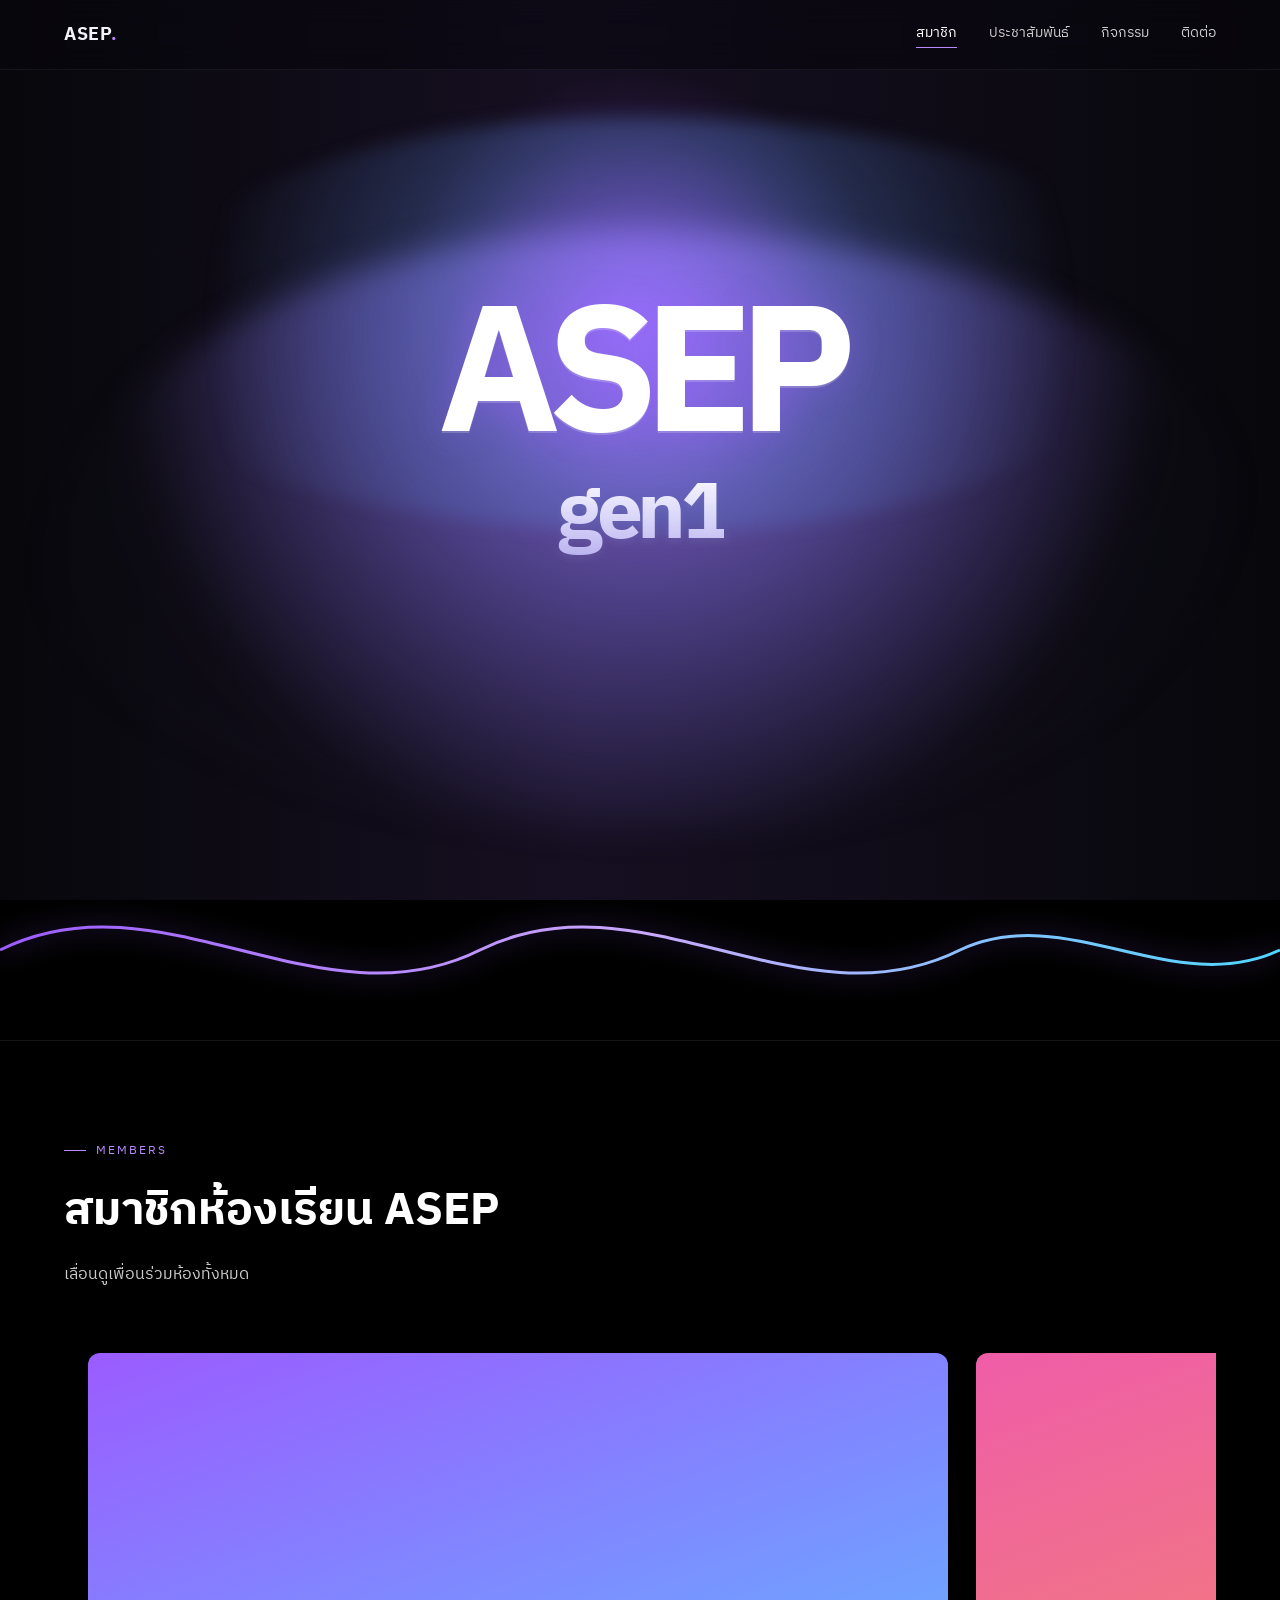
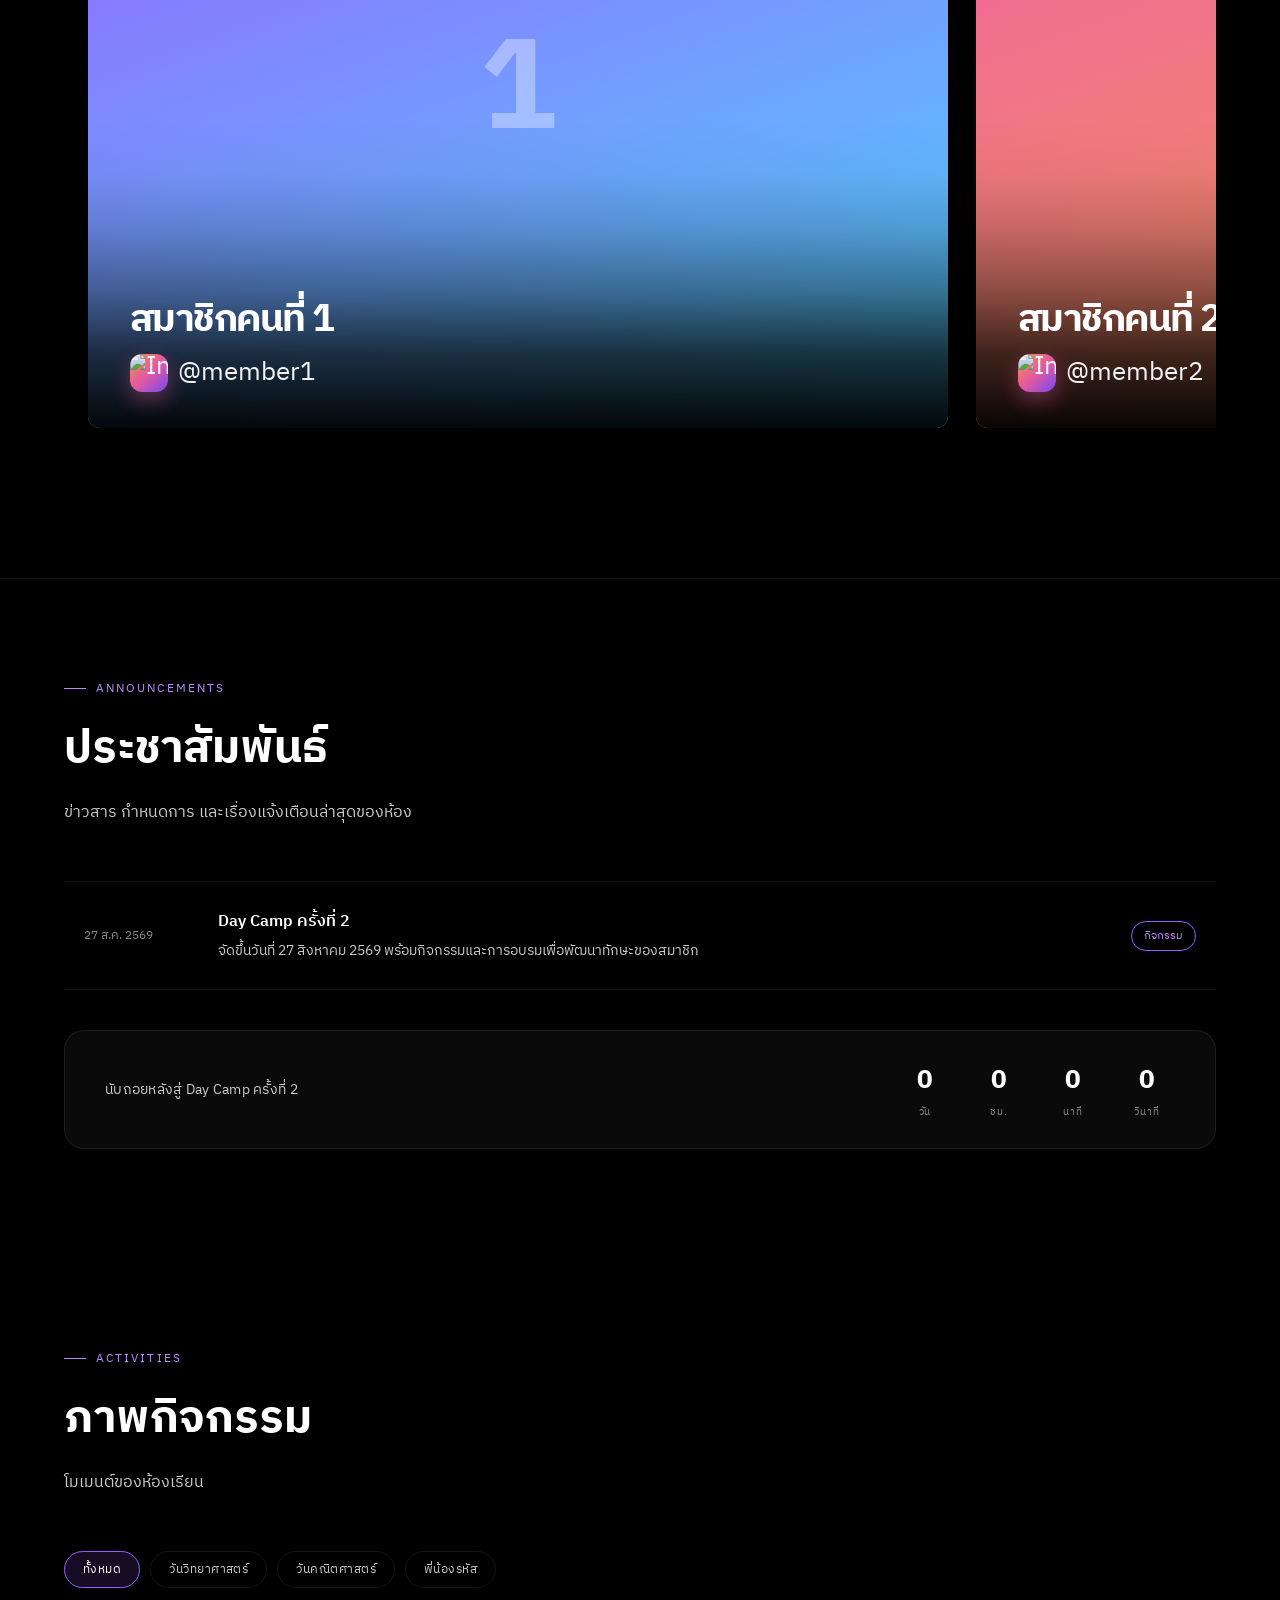
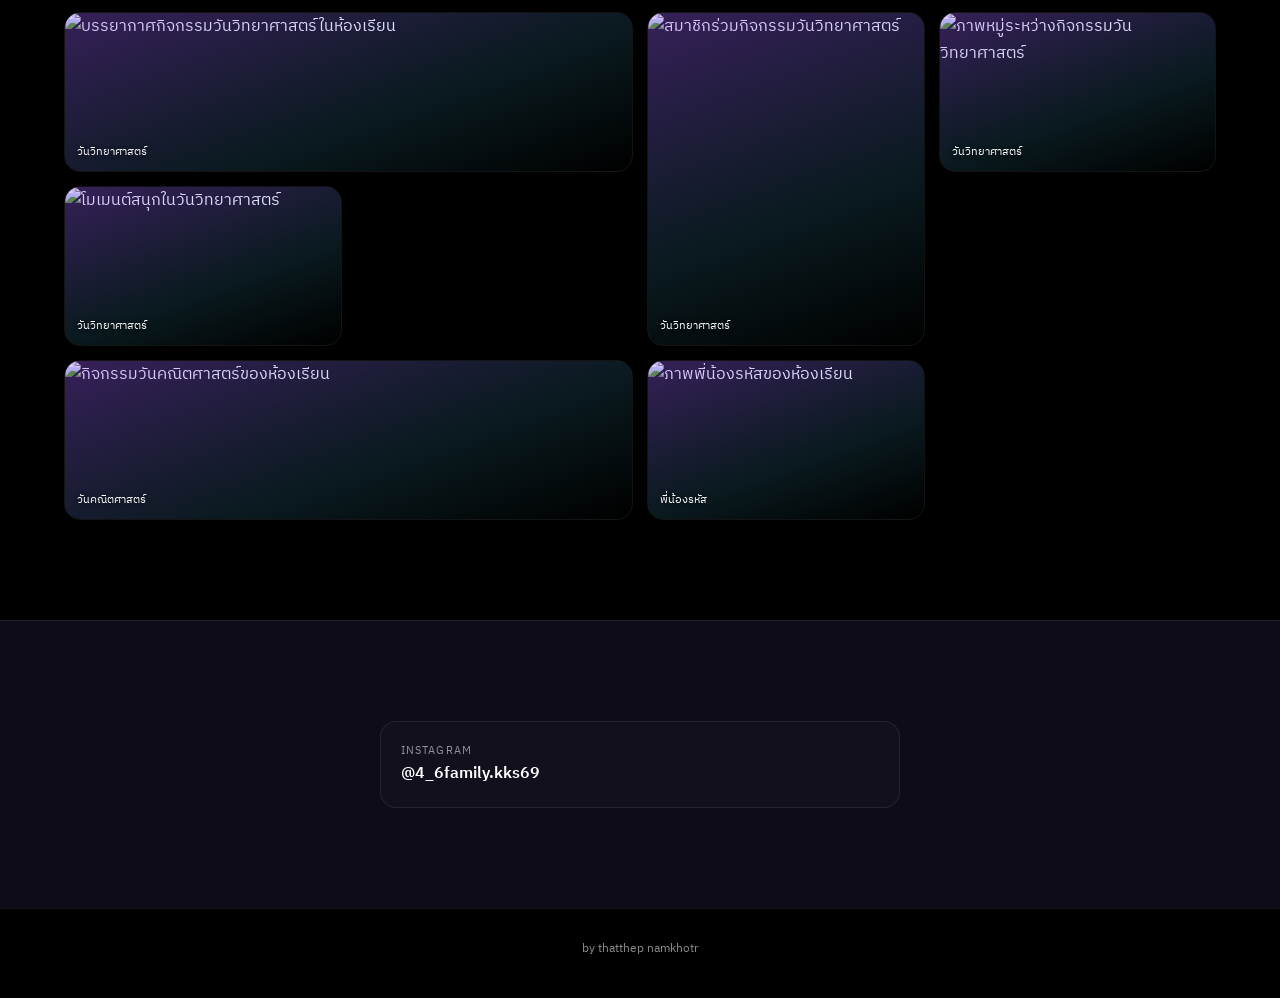
==== index.html @ 3407d7f9 "Add files via upload" ====
<!DOCTYPE html>
<html lang="th">
  <head>
    <meta charset="UTF-8" />
    <meta name="viewport" content="width=device-width, initial-scale=1.0" />
    <title>ASEP | ห้องเรียนของเรา</title>
    <meta
      name="description"
      content="ASEP Classroom — พื้นที่รวมสมาชิก ประกาศ และเรื่องราวกิจกรรมของห้องเรียน ASEP"
    />

    <!-- Favicon (inline SVG, no extra file needed) -->
    <link
      rel="icon"
      type="image/svg+xml"
      href="data:image/svg+xml,%3Csvg xmlns='http://www.w3.org/2000/svg' viewBox='0 0 64 64'%3E%3Cdefs%3E%3ClinearGradient id='g' x1='0' y1='0' x2='1' y2='1'%3E%3Cstop offset='0%25' stop-color='%239b5cff'/%3E%3Cstop offset='100%25' stop-color='%234fd6ff'/%3E%3C/linearGradient%3E%3C/defs%3E%3Crect width='64' height='64' rx='14' fill='%23020204'/%3E%3Ctext x='32' y='42' font-family='sans-serif' font-weight='800' font-size='30' text-anchor='middle' fill='url(%23g)'%3EA%3C/text%3E%3C/svg%3E"
    />

    <!-- Open Graph -->
    <meta property="og:type" content="website" />
    <meta property="og:title" content="ASEP | ห้องเรียนของเรา" />
    <meta
      property="og:description"
      content="ASEP Classroom — พื้นที่รวมสมาชิก ประกาศ และเรื่องราวกิจกรรมของห้องเรียน ASEP"
    />
    <meta property="og:image" content="assets/activities/IMG_8586.JPG" />

    <link rel="preconnect" href="https://fonts.googleapis.com" />
    <link rel="preconnect" href="https://fonts.gstatic.com" crossorigin />
    <link
      href="https://fonts.googleapis.com/css2?family=IBM+Plex+Sans+Thai:wght@400;500;600;700&display=swap"
      rel="stylesheet"
    />
    <link rel="stylesheet" href="index.css" />
  </head>
  <body>
    <nav>
      <div class="logo">ASEP<span>.</span></div>
      <div class="nav-links" id="navLinks">
        <a href="#members" data-nav>สมาชิก</a>
        <a href="#announce" data-nav>ประชาสัมพันธ์</a>
        <a href="#gallery" data-nav>กิจกรรม</a>
        <a href="#contact" data-nav>ติดต่อ</a>
      </div>
      <button class="nav-toggle" id="navToggle" aria-label="เปิดเมนู">
        <span></span><span></span><span></span>
      </button>
    </nav>

    <div class="cursor-glow" id="cursorGlow"></div>

    <header class="hero">
      <div class="hero-content">
        <div class="hero-brand">ASEP</div>
        <p class="tag">gen1</p>
      </div>
    </header>

    <div class="wave-wrap" aria-hidden="true">
      <svg viewBox="0 0 1200 180" preserveAspectRatio="none">
        <defs>
          <linearGradient id="waveGrad" x1="0" y1="0" x2="1" y2="0">
            <stop offset="0%" stop-color="#9b5cff" />
            <stop offset="50%" stop-color="#c9a8ff" />
            <stop offset="100%" stop-color="#4fd6ff" />
          </linearGradient>
        </defs>
        <path
          class="wave-path"
          d="M0,90 C150,10 300,170 450,90 C600,10 750,170 900,90 C1000,40 1100,140 1200,90"
        />
      </svg>
    </div>

    <section class="members-section" id="members">
      <div class="section-head reveal">
        <div class="eyebrow">Members</div>
        <h2>สมาชิกห้องเรียน ASEP</h2>
        <p>
          เลื่อนดูเพื่อนร่วมห้องทั้งหมด
        </p>
      </div>
      <div class="members-track" id="membersTrack"></div>
    </section>

    <section id="announce">
      <div class="section-head reveal">
        <div class="eyebrow">Announcements</div>
        <h2>ประชาสัมพันธ์</h2>
        <p>ข่าวสาร กำหนดการ และเรื่องแจ้งเตือนล่าสุดของห้อง</p>
      </div>
      <div class="announce-list" id="announceList"></div>

      <div class="countdown" id="countdown" aria-live="polite">
        <div class="countdown-label">นับถอยหลังสู่ Day Camp ครั้งที่ 2</div>
        <div class="countdown-timer">
          <div class="countdown-unit"><span id="cdDays">0</span><small>วัน</small></div>
          <div class="countdown-unit"><span id="cdHours">0</span><small>ชม.</small></div>
          <div class="countdown-unit"><span id="cdMins">0</span><small>นาที</small></div>
          <div class="countdown-unit"><span id="cdSecs">0</span><small>วินาที</small></div>
        </div>
      </div>
    </section>

    <section id="gallery">
      <div class="section-head reveal">
        <div class="eyebrow">Activities</div>
        <h2>ภาพกิจกรรม</h2>
        <p>โมเมนต์ของห้องเรียน</p>
      </div>
      <div class="gallery-filters" id="galleryFilters"></div>

      <div class="gallery-grid" id="galleryGrid"></div>
    </section>

    <section class="contact-section" id="contact">
      <div class="contact-wrap">
        <div class="contact-grid single-column">
          <div class="contact-card instagram-only">
            <div class="k">Instagram</div>
            <a class="v" href="https://www.instagram.com/4_6family.kks69?utm_source=ig_web_button_share_sheet&igsh=ZDNlZDc0MzIxNw==" target="_blank" rel="noreferrer">@4_6family.kks69</a>
          </div>
        </div>
      </div>
    </section>

    <footer>
      <span>by thatthep namkhotr</span>
    </footer>

    <button class="back-to-top" id="backToTop" aria-label="กลับด้านบน">↑</button>

    <div class="lightbox" id="imageLightbox" aria-hidden="true">
      <div class="lightbox-backdrop" data-close="true"></div>
      <div class="lightbox-panel">
        <button class="lightbox-close" id="lightboxClose" aria-label="ปิดรูป">×</button>
        <img id="lightboxImage" src="" alt="" />
        <div class="lightbox-caption" id="lightboxCaption"></div>
      </div>
    </div>

    <script src="index.js"></script>
  </body>
</html>
---- index.css ----
:root {
  --bg: #020204;
  --bg-soft: #0f0d1a;
  --card: rgba(255, 255, 255, 0.04);
  --card-border: rgba(255, 255, 255, 0.08);
  --purple: #9b5cff;
  --purple-soft: #b98bff;
  --blue: #4fd6ff;
  --text: #f4f2fb;
  --text-muted: rgba(255, 255, 255, 0.8);
  --text-faint: rgba(255, 255, 255, 0.54);
  --font-display: "IBM Plex Sans Thai", sans-serif;
  --font-body: "IBM Plex Sans Thai", sans-serif;
  --font-mono: "IBM Plex Sans Thai", monospace;
}

* {
  margin: 0;
  padding: 0;
  box-sizing: border-box;
}

html {
  scroll-behavior: smooth;
}

body {
  background: #000;
  color: var(--text);
  font-family: var(--font-body);
  overflow-x: hidden;
}

body,
button,
input,
textarea,
select {
  font-family: var(--font-body);
}

::selection {
  background: var(--purple);
  color: #fff;
}

@media (prefers-reduced-motion: reduce) {
  *,
  *::before,
  *::after {
    animation-duration: 0.01ms !important;
    animation-iteration-count: 1 !important;
    transition-duration: 0.01ms !important;
    scroll-behavior: auto !important;
  }
}

a {
  color: inherit;
  text-decoration: none;
}

img {
  display: block;
  max-width: 100%;
}

.eyebrow {
  font-family: var(--font-mono);
  font-size: 0.72rem;
  letter-spacing: 0.18em;
  text-transform: uppercase;
  color: var(--purple-soft);
  display: flex;
  align-items: center;
  gap: 10px;
}

.eyebrow::before {
  content: "";
  width: 22px;
  height: 1px;
  background: var(--purple-soft);
  display: inline-block;
}

nav {
  position: fixed;
  top: 0;
  left: 0;
  right: 0;
  z-index: 100;
  display: flex;
  align-items: center;
  justify-content: space-between;
  padding: 20px clamp(20px, 5vw, 64px);
  backdrop-filter: blur(14px);
  background: rgba(8, 7, 13, 0.55);
  border-bottom: 1px solid rgba(255, 255, 255, 0.06);
}

.logo {
  font-family: var(--font-display);
  font-weight: 800;
  font-size: 1.1rem;
  letter-spacing: 0.04em;
}

.logo span {
  color: var(--purple-soft);
}

.nav-links {
  display: flex;
  gap: 32px;
  font-size: 0.85rem;
  color: var(--text-muted);
}

.nav-links a {
  position: relative;
  padding-bottom: 4px;
  transition: color 0.25s ease;
}

.nav-links a::after {
  content: "";
  position: absolute;
  left: 0;
  bottom: 0;
  width: 0;
  height: 1px;
  background: var(--purple-soft);
  transition: width 0.25s ease;
}

.nav-links a:hover {
  color: var(--text);
}

.nav-links a:hover::after,
.nav-links a.active::after {
  width: 100%;
}

.nav-links a.active {
  color: #fff;
}

.nav-toggle {
  display: none;
  width: 34px;
  height: 26px;
  position: relative;
  background: none;
  border: none;
  cursor: pointer;
  z-index: 110;
}

.nav-toggle span {
  position: absolute;
  left: 0;
  width: 100%;
  height: 2px;
  background: #fff;
  border-radius: 2px;
  transition: transform 0.3s ease, opacity 0.3s ease, top 0.3s ease;
}

.nav-toggle span:nth-child(1) {
  top: 2px;
}

.nav-toggle span:nth-child(2) {
  top: 12px;
}

.nav-toggle span:nth-child(3) {
  top: 22px;
}

.nav-toggle.open span:nth-child(1) {
  top: 12px;
  transform: rotate(45deg);
}

.nav-toggle.open span:nth-child(2) {
  opacity: 0;
}

.nav-toggle.open span:nth-child(3) {
  top: 12px;
  transform: rotate(-45deg);
}

@media (max-width: 760px) {
  .nav-toggle {
    display: block;
  }

  .nav-links {
    display: flex;
    position: fixed;
    top: 0;
    right: 0;
    height: 100vh;
    width: min(78vw, 300px);
    flex-direction: column;
    justify-content: center;
    gap: 28px;
    padding: 40px;
    background: rgba(10, 8, 17, 0.97);
    border-left: 1px solid var(--card-border);
    transform: translateX(100%);
    transition: transform 0.4s cubic-bezier(0.65, 0, 0.35, 1);
    font-size: 1.1rem;
    z-index: 105;
  }

  .nav-links.open {
    transform: translateX(0);
  }
}

.cursor-glow {
  position: fixed;
  top: 0;
  left: 0;
  width: 420px;
  height: 420px;
  margin-left: -210px;
  margin-top: -210px;
  border-radius: 50%;
  background: radial-gradient(circle, rgba(155, 92, 255, 0.16), transparent 70%);
  pointer-events: none;
  z-index: 1;
  opacity: 0;
  transition: opacity 0.4s ease;
  will-change: transform;
}

@media (max-width: 760px) {
  .cursor-glow {
    display: none;
  }
}

.reveal {
  opacity: 0;
  transform: translateY(28px);
  transition: opacity 0.7s ease, transform 0.7s cubic-bezier(0.2, 0.7, 0.3, 1);
}

.reveal.in-view {
  opacity: 1;
  transform: translateY(0);
}

.back-to-top {
  position: fixed;
  right: 24px;
  bottom: 24px;
  z-index: 90;
  width: 46px;
  height: 46px;
  border-radius: 50%;
  display: flex;
  align-items: center;
  justify-content: center;
  background: var(--card);
  border: 1px solid var(--card-border);
  color: #fff;
  cursor: pointer;
  opacity: 0;
  visibility: hidden;
  transform: translateY(10px);
  transition: opacity 0.3s ease, transform 0.3s ease, border-color 0.3s ease, visibility 0.3s;
}

.back-to-top.show {
  opacity: 1;
  visibility: visible;
  transform: translateY(0);
}

.back-to-top:hover {
  border-color: var(--purple);
  box-shadow: 0 0 20px rgba(155, 92, 255, 0.4);
}

.hero {
  position: relative;
  min-height: 100vh;
  display: flex;
  align-items: center;
  justify-content: center;
  text-align: center;
  overflow: visible;
  background:
    radial-gradient(circle at 50% 35%, rgba(155, 92, 255, 0.45), transparent 28%),
    linear-gradient(90deg, rgba(8, 8, 12, 0.96) 0%, rgba(30, 20, 45, 0.74) 45%, rgba(8, 8, 12, 0.96) 100%),
    url('assets/background/1116752038885064099.jpeg') center/cover no-repeat;
}

.hero::before,
.hero::after {
  content: "";
  position: absolute;
  inset: auto 10% 12% 10%;
  height: 58%;
  border-radius: 49% 51% 47% 53% / 57% 43% 57% 43%;
  background: radial-gradient(circle at 50% 18%, rgba(177, 124, 255, 0.82), rgba(103, 86, 181, 0.72) 32%, rgba(24, 23, 35, 0.12) 68%, transparent 100%);
  filter: blur(14px);
  transform: scale(1.15);
  animation: drift 12s ease-in-out infinite alternate;
}

.hero::after {
  inset: 16% 14% auto 14%;
  height: 40%;
  background: radial-gradient(circle at 50% 50%, rgba(146, 112, 255, 0.72), rgba(82, 118, 198, 0.38) 34%, rgba(0,0,0,0) 76%);
  filter: blur(8px);
  animation-duration: 16s;
}

@keyframes drift {
  0% { transform: scale(1.08) rotate(-8deg); }
  100% { transform: scale(1.2) rotate(6deg); }
}

.hero-content {
  position: relative;
  z-index: 1;
  display: flex;
  flex-direction: column;
  align-items: center;
  gap: 18px;
  padding-bottom: 28px;
}

.hero-brand {
  font-family: var(--font-display);
  font-size: clamp(4rem, 14vw, 12rem);
  font-weight: 700;
  line-height: 0.8;
  letter-spacing: -0.08em;
  color: #fff;
  text-shadow: 0 2px 0 rgba(255,255,255,0.2), 0 0 35px rgba(155, 92, 255, 0.3);
}

.hero p.tag {
  display: inline-block;
  margin: 0;
  padding: 0.08em 0 0.12em;
  font-size: clamp(2.7rem, 6.2vw, 6.4rem);
  font-weight: 700;
  line-height: 1;
  letter-spacing: -0.06em;
  color: #fff;
  background: linear-gradient(180deg, rgba(255,255,255,1), rgba(194,188,255,0.85));
  -webkit-background-clip: text;
  background-clip: text;
  -webkit-text-fill-color: transparent;
  transform: scaleX(1.03);
  transform-origin: center;
  text-shadow: 0 4px 8px rgba(255,255,255,0.06);
}

.wave-wrap {
  position: relative;
  height: 180px;
  margin-top: -40px;
}

.wave-wrap svg {
  width: 100%;
  height: 100%;
}

.wave-path {
  fill: none;
  stroke: url(#waveGrad);
  stroke-width: 3;
  filter: drop-shadow(0 0 12px rgba(155, 92, 255, 0.7));
}

section {
  position: relative;
  padding: 100px clamp(20px, 5vw, 64px);
}

.section-head {
  max-width: 640px;
  margin-bottom: 56px;
}

.section-head h2 {
  font-family: var(--font-display);
  font-weight: 700;
  font-size: clamp(2rem, 4vw, 2.8rem);
  margin-top: 14px;
  color: #fff;
}

.section-head p {
  margin-top: 14px;
  color: var(--text-muted);
  font-size: 0.98rem;
  line-height: 1.6;
}

.members-section {
  background: #000;
  border-top: 1px solid var(--card-border);
  border-bottom: 1px solid var(--card-border);
  min-height: 100vh;
  display: flex;
  flex-direction: column;
  justify-content: center;
}

.members-track {
  display: flex;
  gap: 28px;
  overflow-x: auto;
  padding: 10px 24px 50px 24px;
  scroll-snap-type: x proximity;
  justify-content: flex-start;
  scroll-padding-left: 24px;
}

.members-track::-webkit-scrollbar {
  height: 6px;
}

.members-track::-webkit-scrollbar-thumb {
  background: var(--purple);
  border-radius: 10px;
}

.members-track::-webkit-scrollbar-track {
  background: transparent;
}

.member-card {
  position: relative;
  flex: 0 0 auto;
  width: min(80vw, 860px);
  height: min(75vh, 780px);
  scroll-snap-align: start;
  transition: transform 0.35s ease;
  background: #000;
  border-radius: 12px;
  overflow: hidden;
  margin-left: 0;
}

.member-card:first-child {
  margin-left: 8px;
}

.member-card:nth-child(even) {
  transform: translateY(0);
}

.member-card:hover {
  transform: translateY(-4px);
}

.member-photo {
  position: absolute;
  inset: 0;
  background-size: contain;
  background-position: center top;
  background-repeat: no-repeat;
  background-color: #000;
  filter: drop-shadow(0 0 12px rgba(255,255,255,0.15));
}

.member-photo-placeholder {
  display: flex;
  align-items: center;
  justify-content: center;
  filter: none;
}

.member-photo-placeholder span {
  font-family: var(--font-display);
  font-weight: 800;
  font-size: clamp(4rem, 10vw, 8rem);
  color: rgba(255, 255, 255, 0.35);
  line-height: 1;
}

.member-card::after {
  content: "";
  position: absolute;
  left: 0;
  right: 0;
  bottom: 0;
  height: 46%;
  background: linear-gradient(
    to top,
    rgba(0, 0, 0, 0.96) 0%,
    rgba(0, 0, 0, 0.74) 24%,
    rgba(0, 0, 0, 0.42) 44%,
    rgba(0, 0, 0, 0.18) 64%,
    rgba(0, 0, 0, 0.04) 82%,
    rgba(0, 0, 0, 0) 100%
  );
}

.member-meta {
  position: absolute;
  left: clamp(18px, 4vw, 42px);
  right: clamp(18px, 4vw, 42px);
  bottom: clamp(18px, 4vw, 36px);
  z-index: 1;
  display: flex;
  flex-direction: column;
  gap: 10px;
}

.member-name {
  font-weight: 700;
  font-size: clamp(1.7rem, 3vw, 3.2rem);
  line-height: 1.18;
  letter-spacing: -0.04em;
  color: #fff;
}

.member-meta {
  display: flex;
  flex-direction: column;
  gap: 10px;
}

.member-ig {
  display: inline-flex;
  align-items: center;
  gap: 10px;
  font-size: clamp(1rem, 2vw, 2rem);
  line-height: 1;
  color: #fff;
  opacity: 0.95;
  white-space: nowrap;
}

.ig-badge {
  width: clamp(28px, 3vw, 42px);
  height: clamp(28px, 3vw, 42px);
  border-radius: 12px;
  overflow: hidden;
  display: inline-flex;
  align-items: center;
  justify-content: center;
  background: linear-gradient(135deg, #f59e4a, #ef5da8, #7a4dff);
  box-shadow: 0 8px 22px rgba(239, 93, 168, 0.4);
  flex-shrink: 0;
}

.ig-badge img {
  width: 100%;
  height: 100%;
  object-fit: cover;
  display: block;
}

.announce-list {
  display: flex;
  flex-direction: column;
  gap: 1px;
  border-top: 1px solid var(--card-border);
}

.announce-item {
  display: grid;
  grid-template-columns: 110px 1fr auto;
  gap: 24px;
  align-items: center;
  padding: 26px 20px;
  border-bottom: 1px solid var(--card-border);
  transition: background 0.25s ease, padding-left 0.25s ease;
}

.announce-item:hover {
  background: rgba(155, 92, 255, 0.06);
  padding-left: 32px;
}

.announce-date {
  font-family: var(--font-mono);
  font-size: 0.75rem;
  color: var(--text-faint);
}

.announce-title {
  font-weight: 600;
  font-size: 1rem;
  color: #fff;
}

.announce-desc {
  margin-top: 4px;
  font-size: 0.88rem;
  color: var(--text-muted);
}

.announce-tag {
  font-family: var(--font-mono);
  font-size: 0.68rem;
  padding: 5px 12px;
  border-radius: 999px;
  border: 1px solid var(--purple);
  color: var(--purple-soft);
  white-space: nowrap;
}

@media (max-width: 640px) {
  .announce-item {
    grid-template-columns: 1fr;
    gap: 8px;
  }
}

.countdown {
  margin-top: 40px;
  padding: 28px clamp(20px, 4vw, 40px);
  border-radius: 20px;
  background: var(--card);
  border: 1px solid var(--card-border);
  display: flex;
  flex-wrap: wrap;
  align-items: center;
  justify-content: space-between;
  gap: 20px;
}

.countdown-label {
  font-family: var(--font-mono);
  font-size: 0.85rem;
  color: var(--text-muted);
  letter-spacing: 0.02em;
}

.countdown-timer {
  display: flex;
  gap: 18px;
}

.countdown-unit {
  display: flex;
  flex-direction: column;
  align-items: center;
  min-width: 56px;
}

.countdown-unit span {
  font-family: var(--font-display);
  font-weight: 700;
  font-size: 1.6rem;
  color: #fff;
}

.countdown-unit small {
  margin-top: 2px;
  font-family: var(--font-mono);
  font-size: 0.62rem;
  color: var(--text-faint);
  letter-spacing: 0.08em;
}

.gallery-filters {
  display: flex;
  flex-wrap: wrap;
  gap: 10px;
  margin-bottom: 24px;
}

.gallery-filter-btn {
  font-family: var(--font-mono);
  font-size: 0.72rem;
  letter-spacing: 0.04em;
  padding: 8px 18px;
  border-radius: 999px;
  border: 1px solid var(--card-border);
  background: transparent;
  color: var(--text-muted);
  cursor: pointer;
  transition: border-color 0.25s ease, color 0.25s ease, background 0.25s ease;
}

.gallery-filter-btn:hover {
  border-color: var(--purple-soft);
  color: #fff;
}

.gallery-filter-btn.active {
  border-color: var(--purple);
  background: rgba(155, 92, 255, 0.14);
  color: #fff;
}

.gallery-grid {
  display: grid;
  grid-template-columns: repeat(4, 1fr);
  grid-auto-rows: 160px;
  gap: 14px;
}

.gallery-item {
  position: relative;
  border-radius: 16px;
  overflow: hidden;
  border: 1px solid var(--card-border);
  cursor: pointer;
}

.gallery-item img {
  width: 100%;
  height: 100%;
  object-fit: cover;
  filter: saturate(0.7) contrast(1.05);
  transition: transform 0.5s ease, filter 0.5s ease;
}

.lightbox {
  position: fixed;
  inset: 0;
  display: flex;
  align-items: center;
  justify-content: center;
  z-index: 200;
  opacity: 0;
  visibility: hidden;
  pointer-events: none;
  transition: opacity 0.25s ease, visibility 0.25s ease;
}

.lightbox.open {
  opacity: 1;
  visibility: visible;
  pointer-events: auto;
}

.lightbox-backdrop {
  position: absolute;
  inset: 0;
  background: rgba(0, 0, 0, 0.82);
  backdrop-filter: blur(8px);
}

.lightbox-panel {
  position: relative;
  z-index: 1;
  width: min(90vw, 1100px);
  max-height: 90vh;
  padding: 18px;
  border-radius: 20px;
  background: rgba(20, 17, 31, 0.9);
  border: 1px solid rgba(255,255,255,0.1);
  box-shadow: 0 30px 80px rgba(0, 0, 0, 0.6);
}

.lightbox-panel img {
  display: block;
  width: 100%;
  max-height: 80vh;
  object-fit: contain;
  border-radius: 12px;
  background: #000;
}

.lightbox-caption {
  margin-top: 12px;
  text-align: center;
  color: #fff;
  font-weight: 600;
  font-size: 0.95rem;
}

.lightbox-close {
  position: absolute;
  top: -12px;
  right: -12px;
  width: 42px;
  height: 42px;
  border: none;
  border-radius: 50%;
  background: rgba(255,255,255,0.12);
  color: white;
  font-size: 1.8rem;
  cursor: pointer;
  z-index: 2;
}

.gallery-item::after {
  content: "";
  position: absolute;
  inset: 0;
  background: linear-gradient(160deg, rgba(155, 92, 255, 0.35), rgba(79, 214, 255, 0.12) 60%, transparent);
  mix-blend-mode: multiply;
  pointer-events: none;
}

.gallery-item:hover img {
  transform: scale(1.08);
  filter: saturate(1) contrast(1.05);
}

.gallery-item.tall {
  grid-row: span 2;
}

.gallery-item.wide {
  grid-column: span 2;
}

.gallery-cap {
  position: absolute;
  bottom: 10px;
  left: 12px;
  z-index: 2;
  font-family: var(--font-mono);
  font-size: 0.68rem;
  color: #fff;
  text-shadow: 0 1px 4px rgba(0, 0, 0, 0.6);
}

@media (max-width: 480px) {
  .countdown {
    flex-direction: column;
    align-items: flex-start;
  }

  .countdown-timer {
    gap: 10px;
  }

  .countdown-unit {
    min-width: 44px;
  }
}

@media (max-width: 760px) {
  .gallery-grid {
    grid-template-columns: repeat(2, 1fr);
  }

  .gallery-item.wide {
    grid-column: span 2;
  }
}

.contact-section {
  background:
    linear-gradient(180deg, rgba(15, 13, 26, 0.9), rgba(15, 13, 26, 0.94)),
    url('assets/background/785878203713080867.jpeg') center/cover no-repeat;
  border-top: 1px solid var(--card-border);
}

.contact-wrap {
  display: flex;
  flex-wrap: wrap;
  gap: 48px;
  justify-content: center;
  align-items: center;
}

.contact-grid.single-column {
  display: grid;
  grid-template-columns: minmax(240px, 520px);
  width: 100%;
  justify-content: center;
}

.contact-card {
  background: var(--card);
  border: 1px solid var(--card-border);
  border-radius: 16px;
  padding: 20px;
  transition: border-color 0.3s ease, transform 0.3s ease;
}

.contact-card:hover {
  border-color: var(--purple);
  transform: translateY(-4px);
}

.instagram-only {
  background: rgba(255, 255, 255, 0.02);
  border: 1px solid rgba(255,255,255,0.08);
}

.contact-card .k {
  font-family: var(--font-mono);
  font-size: 0.68rem;
  letter-spacing: 0.1em;
  text-transform: uppercase;
  color: var(--text-faint);
}

.contact-card .v {
  margin-top: 8px;
  font-weight: 600;
  font-size: 1rem;
  color: #fff;
}

footer {
  padding: 30px clamp(20px, 5vw, 64px) 40px;
  display: flex;
  justify-content: center;
  flex-wrap: wrap;
  gap: 10px;
  font-family: var(--font-mono);
  font-size: 0.72rem;
  color: var(--text-faint);
  border-top: 1px solid var(--card-border);
}
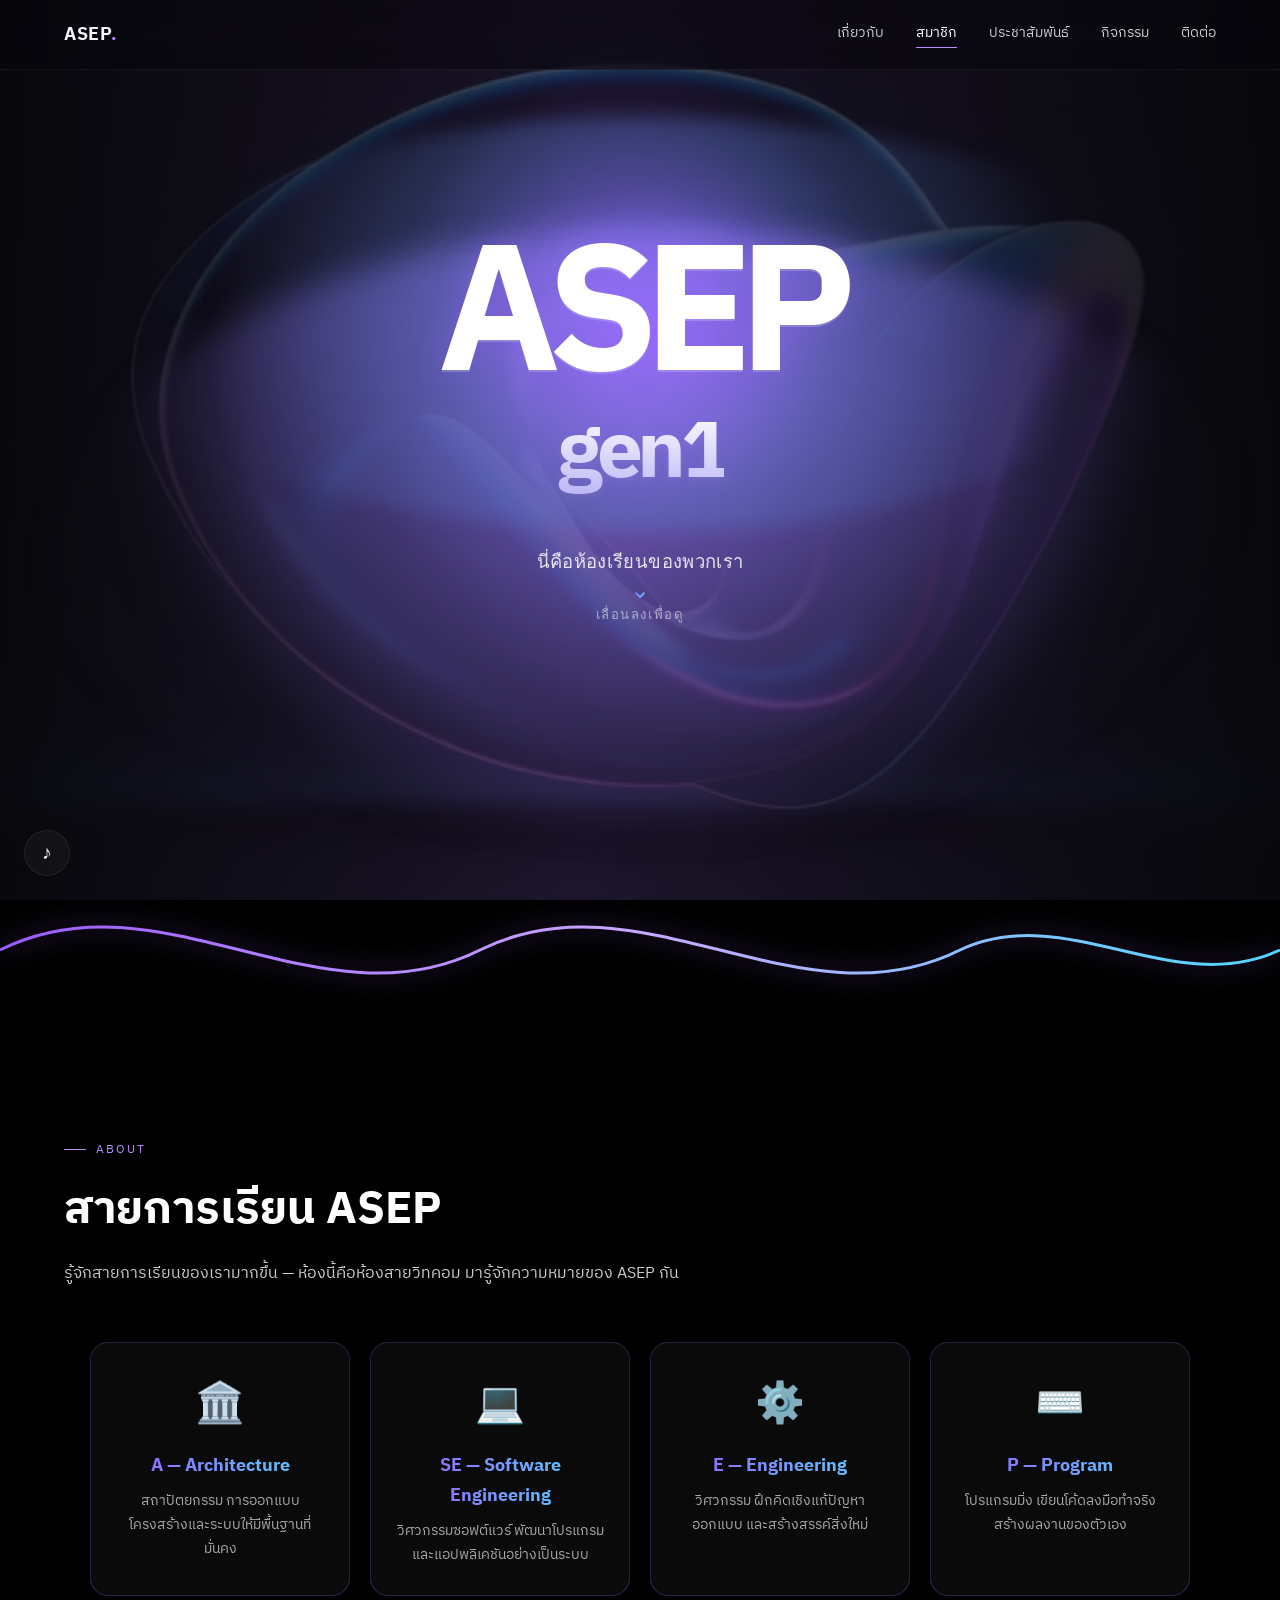
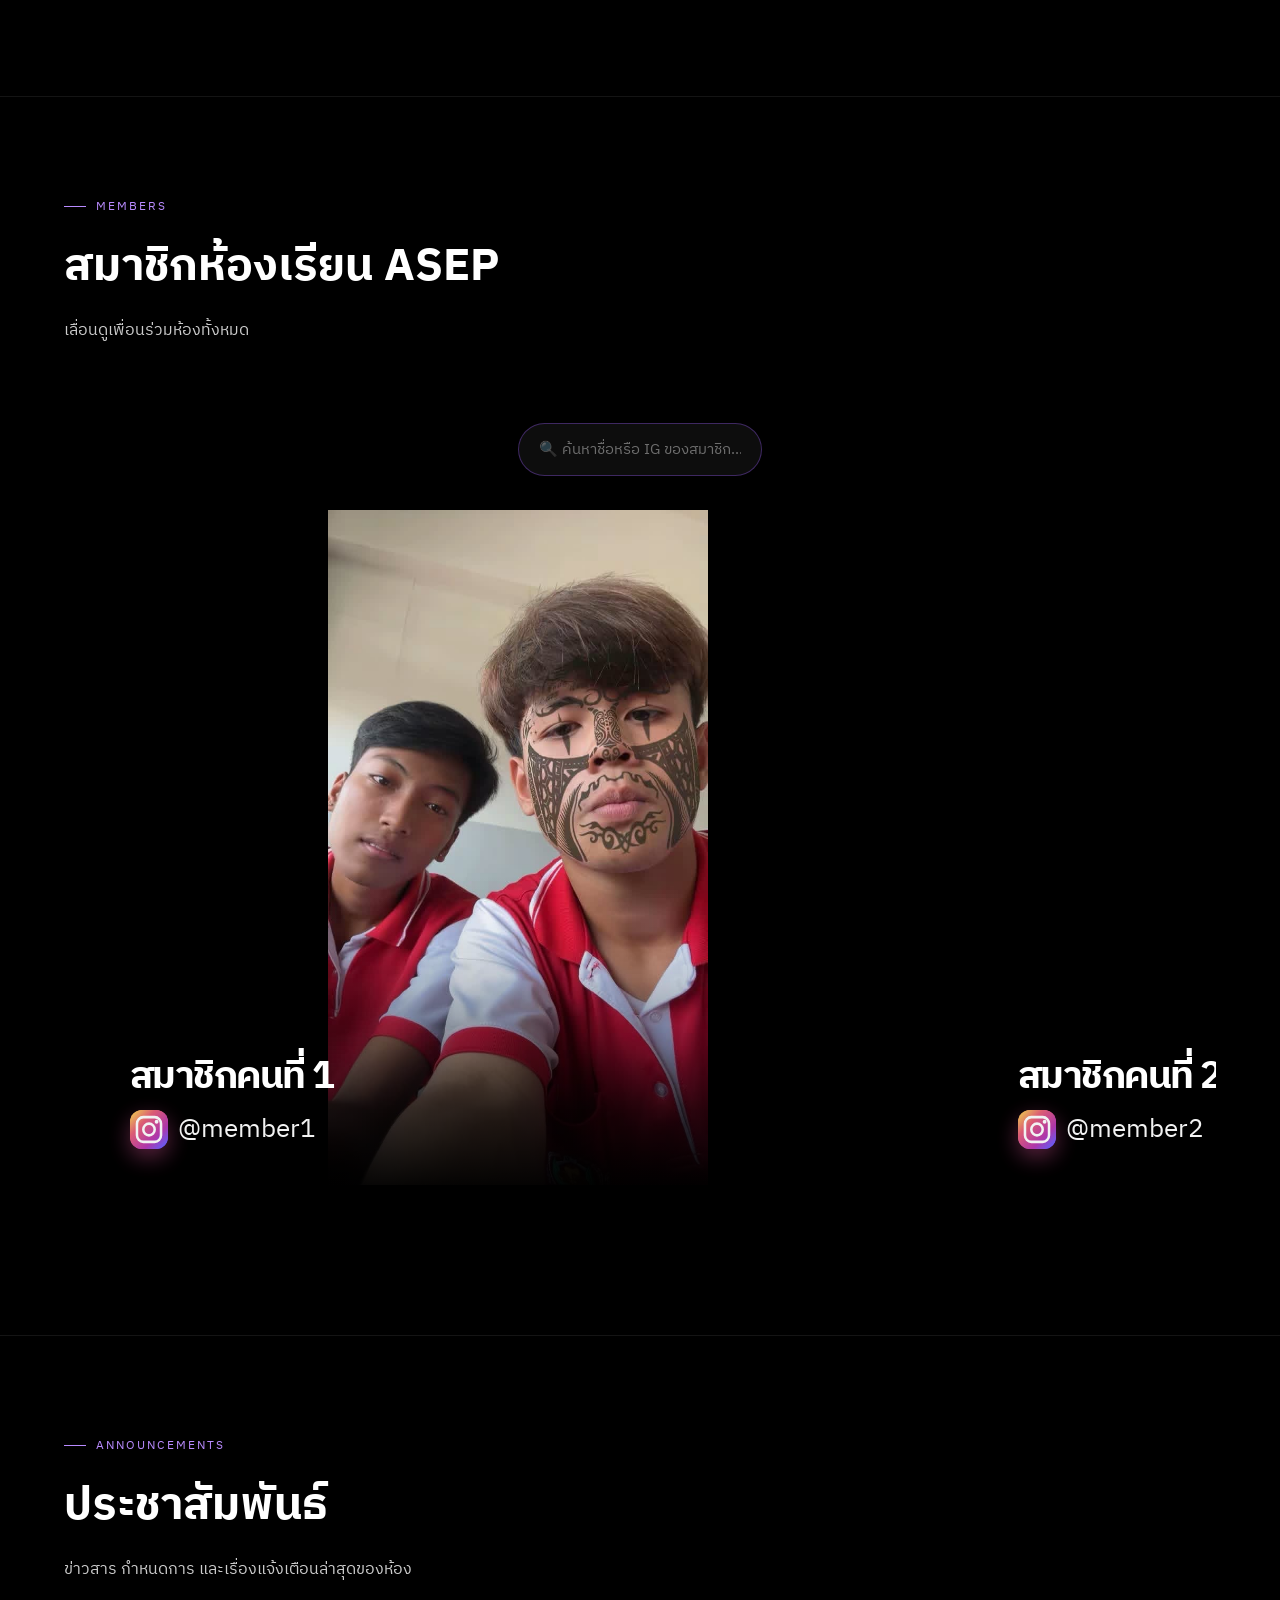
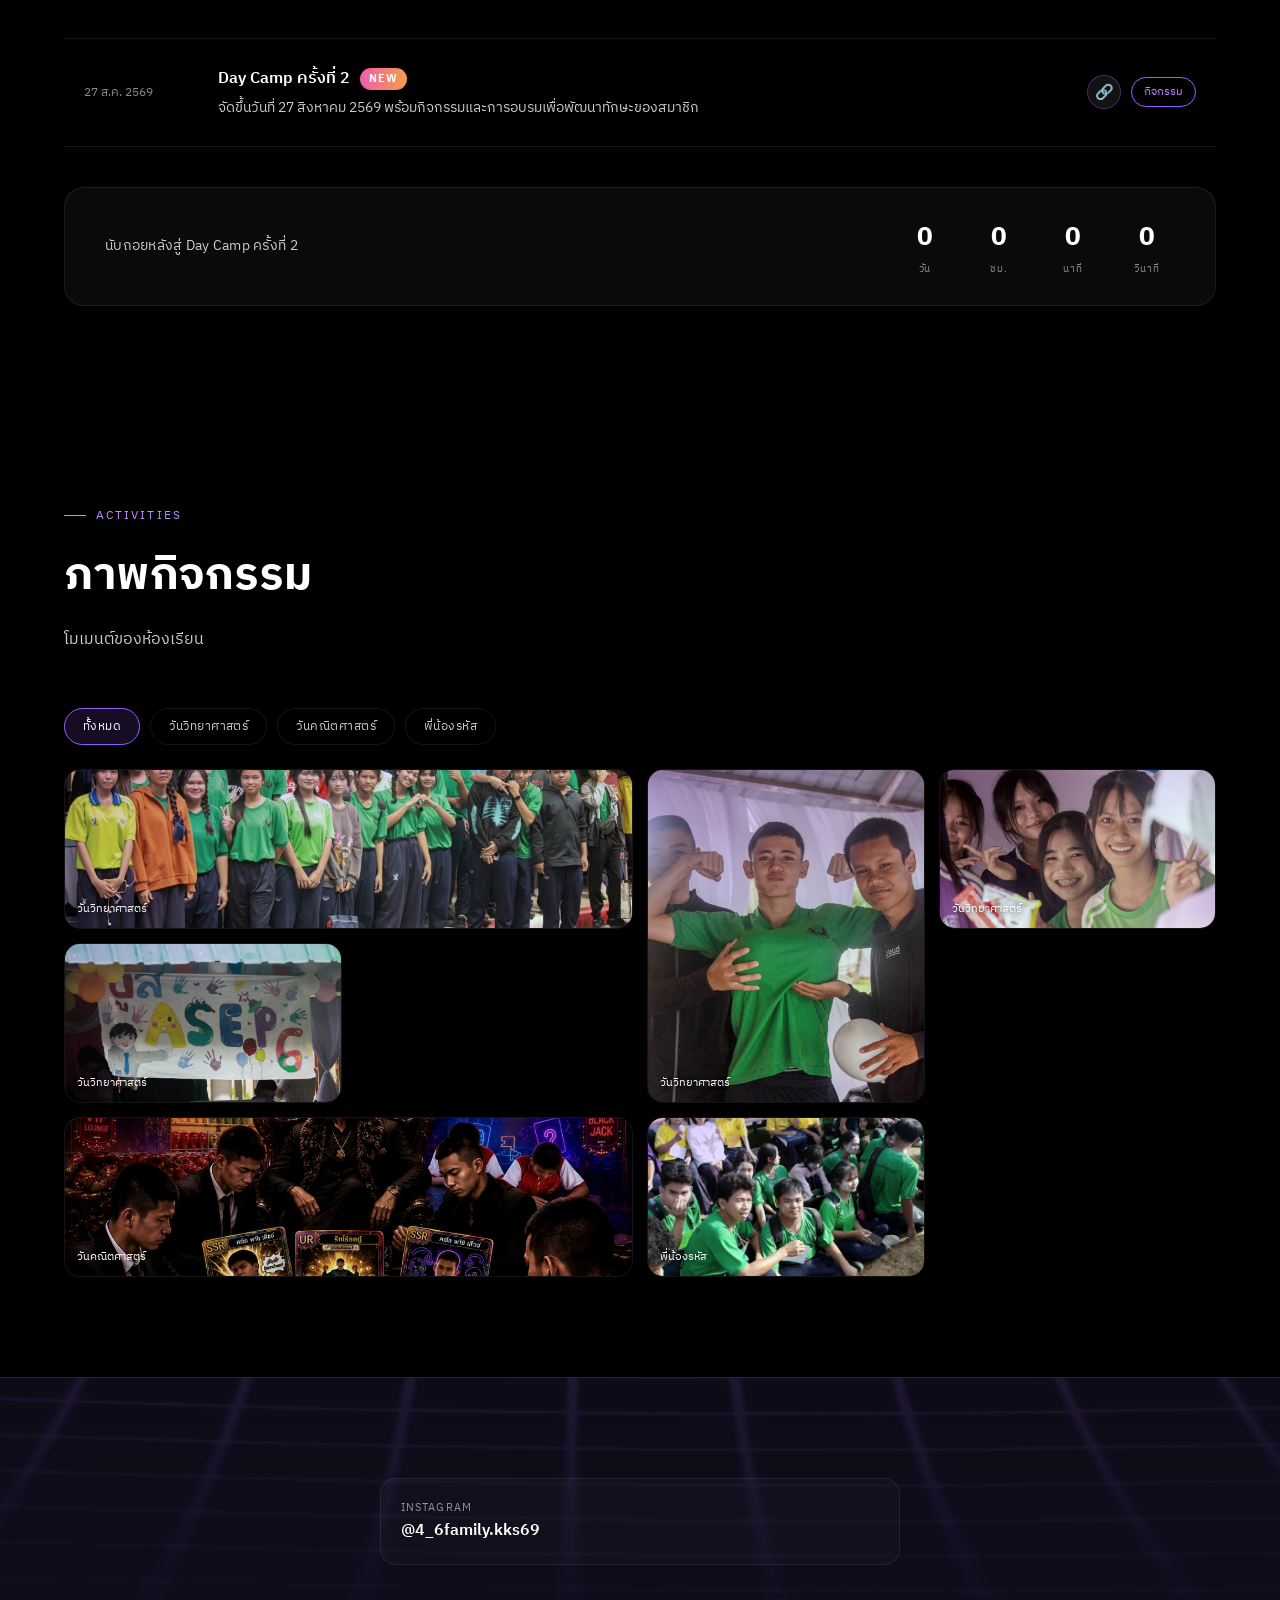
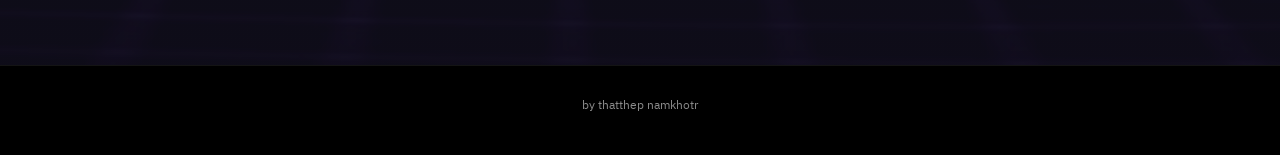
==== commit 600eb2c0: "Add files via upload" ====
--- a/index.html
+++ b/index.html
@@ -4,10 +4,10 @@
     <meta charset="UTF-8" />
     <meta name="viewport" content="width=device-width, initial-scale=1.0" />
     <title>ASEP | ห้องเรียนของเรา</title>
-    <meta
-      name="description"
+    <meta name="description"
       content="ASEP Classroom — พื้นที่รวมสมาชิก ประกาศ และเรื่องราวกิจกรรมของห้องเรียน ASEP"
     />
+    <meta name="theme-color" content="#020204" />
 
     <!-- Favicon (inline SVG, no extra file needed) -->
     <link
@@ -16,14 +16,23 @@
       href="data:image/svg+xml,%3Csvg xmlns='http://www.w3.org/2000/svg' viewBox='0 0 64 64'%3E%3Cdefs%3E%3ClinearGradient id='g' x1='0' y1='0' x2='1' y2='1'%3E%3Cstop offset='0%25' stop-color='%239b5cff'/%3E%3Cstop offset='100%25' stop-color='%234fd6ff'/%3E%3C/linearGradient%3E%3C/defs%3E%3Crect width='64' height='64' rx='14' fill='%23020204'/%3E%3Ctext x='32' y='42' font-family='sans-serif' font-weight='800' font-size='30' text-anchor='middle' fill='url(%23g)'%3EA%3C/text%3E%3C/svg%3E"
     />
 
-    <!-- Open Graph -->
+    <!-- รูปตอนแชร์ลิงก์ (Open Graph / Twitter) -->
     <meta property="og:type" content="website" />
     <meta property="og:title" content="ASEP | ห้องเรียนของเรา" />
     <meta
       property="og:description"
       content="ASEP Classroom — พื้นที่รวมสมาชิก ประกาศ และเรื่องราวกิจกรรมของห้องเรียน ASEP"
     />
-    <meta property="og:image" content="assets/activities/IMG_8586.JPG" />
+    <meta property="og:image" content="assets/background/1116752038885064099.jpeg" />
+    <meta property="og:image:width" content="1200" />
+    <meta property="og:image:height" content="630" />
+    <meta name="twitter:card" content="summary_large_image" />
+    <meta name="twitter:title" content="ASEP | ห้องเรียนของเรา" />
+    <meta
+      name="twitter:description"
+      content="ASEP Classroom — พื้นที่รวมสมาชิก ประกาศ และเรื่องราวกิจกรรมของห้องเรียน ASEP"
+    />
+    <meta name="twitter:image" content="assets/background/1116752038885064099.jpeg" />
 
     <link rel="preconnect" href="https://fonts.googleapis.com" />
     <link rel="preconnect" href="https://fonts.gstatic.com" crossorigin />
@@ -37,6 +46,7 @@
     <nav>
       <div class="logo">ASEP<span>.</span></div>
       <div class="nav-links" id="navLinks">
+        <a href="#about" data-nav>เกี่ยวกับ</a>
         <a href="#members" data-nav>สมาชิก</a>
         <a href="#announce" data-nav>ประชาสัมพันธ์</a>
         <a href="#gallery" data-nav>กิจกรรม</a>
@@ -53,6 +63,11 @@
       <div class="hero-content">
         <div class="hero-brand">ASEP</div>
         <p class="tag">gen1</p>
+        <div class="hero-hint">
+          <span>นี่คือห้องเรียนของพวกเรา</span>
+          <span class="hero-scroll-arrow">⌄</span>
+          <span class="hero-scroll-text">เลื่อนลงเพื่อดู</span>
+        </div>
       </div>
     </header>
 
@@ -71,6 +86,36 @@
         />
       </svg>
     </div>
+
+    <section class="about-section" id="about">
+      <div class="section-head reveal">
+        <div class="eyebrow">About</div>
+        <h2>สายการเรียน ASEP</h2>
+        <p>รู้จักสายการเรียนของเรามากขึ้น — ห้องนี้คือห้องสายวิทคอม มารู้จักความหมายของ ASEP กัน</p>
+      </div>
+      <div class="about-grid">
+        <div class="about-card reveal">
+          <div class="about-icon">🏛️</div>
+          <h3>A — Architecture</h3>
+          <p>สถาปัตยกรรม การออกแบบโครงสร้างและระบบให้มีพื้นฐานที่มั่นคง</p>
+        </div>
+        <div class="about-card reveal">
+          <div class="about-icon">💻</div>
+          <h3>SE — Software Engineering</h3>
+          <p>วิศวกรรมซอฟต์แวร์ พัฒนาโปรแกรมและแอปพลิเคชันอย่างเป็นระบบ</p>
+        </div>
+        <div class="about-card reveal">
+          <div class="about-icon">⚙️</div>
+          <h3>E — Engineering</h3>
+          <p>วิศวกรรม ฝึกคิดเชิงแก้ปัญหา ออกแบบ และสร้างสรรค์สิ่งใหม่</p>
+        </div>
+        <div class="about-card reveal">
+          <div class="about-icon">⌨️</div>
+          <h3>P — Program</h3>
+          <p>โปรแกรมมิ่ง เขียนโค้ดลงมือทำจริง สร้างผลงานของตัวเอง</p>
+        </div>
+      </div>
+    </section>
 
     <section class="members-section" id="members">
       <div class="section-head reveal">
@@ -130,11 +175,18 @@
 
     <button class="back-to-top" id="backToTop" aria-label="กลับด้านบน">↑</button>
 
+    <!-- ปุ่มเปิด/ปิดเพลง -->
+    <button class="music-btn" id="musicBtn" aria-label="เปิด/ปิดเพลง" title="เปิด/ปิดเพลง">
+      <span class="music-icon">♪</span>
+    </button>
+
     <div class="lightbox" id="imageLightbox" aria-hidden="true">
       <div class="lightbox-backdrop" data-close="true"></div>
       <div class="lightbox-panel">
         <button class="lightbox-close" id="lightboxClose" aria-label="ปิดรูป">×</button>
+        <button class="lightbox-nav lightbox-prev" id="lightboxPrev" aria-label="ภาพก่อนหน้า">‹</button>
         <img id="lightboxImage" src="" alt="" />
+        <button class="lightbox-nav lightbox-next" id="lightboxNext" aria-label="ภาพถัดไป">›</button>
         <div class="lightbox-caption" id="lightboxCaption"></div>
       </div>
     </div>
--- a/index.css
+++ b/index.css
@@ -257,6 +257,85 @@
   transform: translateY(0);
 }
 
+/* ===== ปุ่มเปิด/ปิดเพลง ===== */
+.music-btn {
+  position: fixed;
+  left: 24px;
+  bottom: 24px;
+  z-index: 95;
+  width: 46px;
+  height: 46px;
+  border-radius: 50%;
+  display: flex;
+  align-items: center;
+  justify-content: center;
+  background: var(--card);
+  border: 1px solid var(--card-border);
+  color: #fff;
+  font-size: 1.2rem;
+  cursor: pointer;
+  backdrop-filter: blur(8px);
+  transition: border-color 0.3s ease, box-shadow 0.3s ease, transform 0.3s ease;
+}
+
+.music-btn:hover {
+  border-color: var(--purple);
+  box-shadow: 0 0 20px rgba(155, 92, 255, 0.4);
+}
+
+.music-btn.playing .music-icon {
+  animation: musicPulse 1s ease-in-out infinite;
+  color: var(--purple-soft);
+}
+
+@keyframes musicPulse {
+  0%, 100% { transform: scale(1); }
+  50% { transform: scale(1.25) rotate(8deg); }
+}
+
+@media (max-width: 760px) {
+  .music-btn {
+    left: 16px;
+    bottom: 16px;
+    width: 42px;
+    height: 42px;
+  }
+}
+
+/* ===== Hero scroll hint ===== */
+.hero-hint {
+  margin-top: 26px;
+  display: flex;
+  flex-direction: column;
+  align-items: center;
+  gap: 2px;
+  color: rgba(255, 255, 255, 0.85);
+  font-size: clamp(0.95rem, 2.4vw, 1.15rem);
+  font-weight: 500;
+  letter-spacing: 0.02em;
+}
+
+.hero-scroll-arrow {
+  font-size: 1.5rem;
+  line-height: 1;
+  animation: heroBounce 1.6s ease-in-out infinite;
+  background: linear-gradient(90deg, var(--purple), var(--blue));
+  -webkit-background-clip: text;
+  background-clip: text;
+  -webkit-text-fill-color: transparent;
+}
+
+.hero-scroll-text {
+  font-size: 0.82rem;
+  color: var(--text-faint);
+  letter-spacing: 0.12em;
+}
+
+@keyframes heroBounce {
+  0%, 100% { transform: translateY(0); opacity: 0.7; }
+  50% { transform: translateY(8px); opacity: 1; }
+}
+
 .back-to-top {
   position: fixed;
   right: 24px;
@@ -919,3 +998,127 @@
   color: var(--text-faint);
   border-top: 1px solid var(--card-border);
 }
+
+/* ===== About (สายการเรียน) ===== */
+.about-grid {
+  display: grid;
+  grid-template-columns: repeat(auto-fit, minmax(240px, 1fr));
+  gap: 20px;
+  max-width: 1100px;
+  margin: 0 auto;
+}
+.about-card {
+  background: rgba(255, 255, 255, 0.04);
+  border: 1px solid rgba(155, 92, 255, 0.25);
+  border-radius: 18px;
+  padding: 28px 22px;
+  text-align: center;
+  transition: transform 0.3s ease, border-color 0.3s ease, box-shadow 0.3s ease;
+}
+.about-card:hover {
+  transform: translateY(-6px);
+  border-color: rgba(79, 214, 255, 0.6);
+  box-shadow: 0 12px 40px rgba(155, 92, 255, 0.2);
+}
+.about-icon { font-size: 40px; margin-bottom: 14px; }
+.about-card h3 {
+  font-size: 18px;
+  background: linear-gradient(90deg, #9b5cff, #4fd6ff);
+  -webkit-background-clip: text;
+  background-clip: text;
+  color: transparent;
+  margin-bottom: 8px;
+}
+.about-card p { color: rgba(255, 255, 255, 0.65); font-size: 14px; line-height: 1.7; }
+
+/* ===== Member search ===== */
+.member-search { max-width: 480px; margin: 24px auto; }
+.member-search input {
+  width: 100%;
+  padding: 13px 20px;
+  border-radius: 999px;
+  border: 1px solid rgba(155, 92, 255, 0.35);
+  background: rgba(255, 255, 255, 0.05);
+  color: #fff;
+  font-family: inherit;
+  font-size: 15px;
+  outline: none;
+  transition: border-color 0.3s, box-shadow 0.3s;
+}
+.member-search input:focus {
+  border-color: #4fd6ff;
+  box-shadow: 0 0 0 4px rgba(79, 214, 255, 0.15);
+}
+.member-search input::placeholder { color: rgba(255, 255, 255, 0.4); }
+.members-empty {
+  width: 100%;
+  text-align: center;
+  padding: 40px;
+  color: rgba(255, 255, 255, 0.5);
+}
+
+/* ===== Announce ขั้นสูง ===== */
+.new-badge {
+  display: inline-block;
+  margin-left: 10px;
+  padding: 2px 9px;
+  border-radius: 999px;
+  font-size: 11px;
+  font-weight: 700;
+  letter-spacing: 1px;
+  background: linear-gradient(90deg, #ef5da8, #f59e4a);
+  vertical-align: middle;
+  animation: newPulse 1.6s ease-in-out infinite;
+}
+@keyframes newPulse {
+  0%, 100% { transform: scale(1); }
+  50% { transform: scale(1.08); }
+}
+.announce-img {
+  width: 100%;
+  height: 180px;
+  object-fit: cover;
+  border-radius: 14px;
+  margin-bottom: 14px;
+}
+.announce-actions {
+  display: flex;
+  align-items: center;
+  gap: 10px;
+}
+.share-btn {
+  background: rgba(255, 255, 255, 0.07);
+  border: 1px solid rgba(155, 92, 255, 0.35);
+  border-radius: 50%;
+  width: 34px;
+  height: 34px;
+  cursor: pointer;
+  font-size: 15px;
+  transition: background 0.25s, transform 0.25s;
+}
+.share-btn:hover { background: rgba(155, 92, 255, 0.35); transform: scale(1.1); }
+
+/* ===== Lightbox prev/next ===== */
+.lightbox-nav {
+  position: absolute;
+  top: 50%;
+  transform: translateY(-50%);
+  width: 48px;
+  height: 48px;
+  border-radius: 50%;
+  border: 1px solid rgba(255, 255, 255, 0.25);
+  background: rgba(0, 0, 0, 0.55);
+  color: #fff;
+  font-size: 28px;
+  line-height: 1;
+  cursor: pointer;
+  transition: background 0.25s, transform 0.25s;
+  z-index: 2;
+}
+.lightbox-nav:hover { background: rgba(155, 92, 255, 0.6); transform: translateY(-50%) scale(1.1); }
+.lightbox-prev { left: 16px; }
+.lightbox-next { right: 16px; }
+
+@media (hover: none) {
+  .lightbox-nav { opacity: 0.85; }
+}
